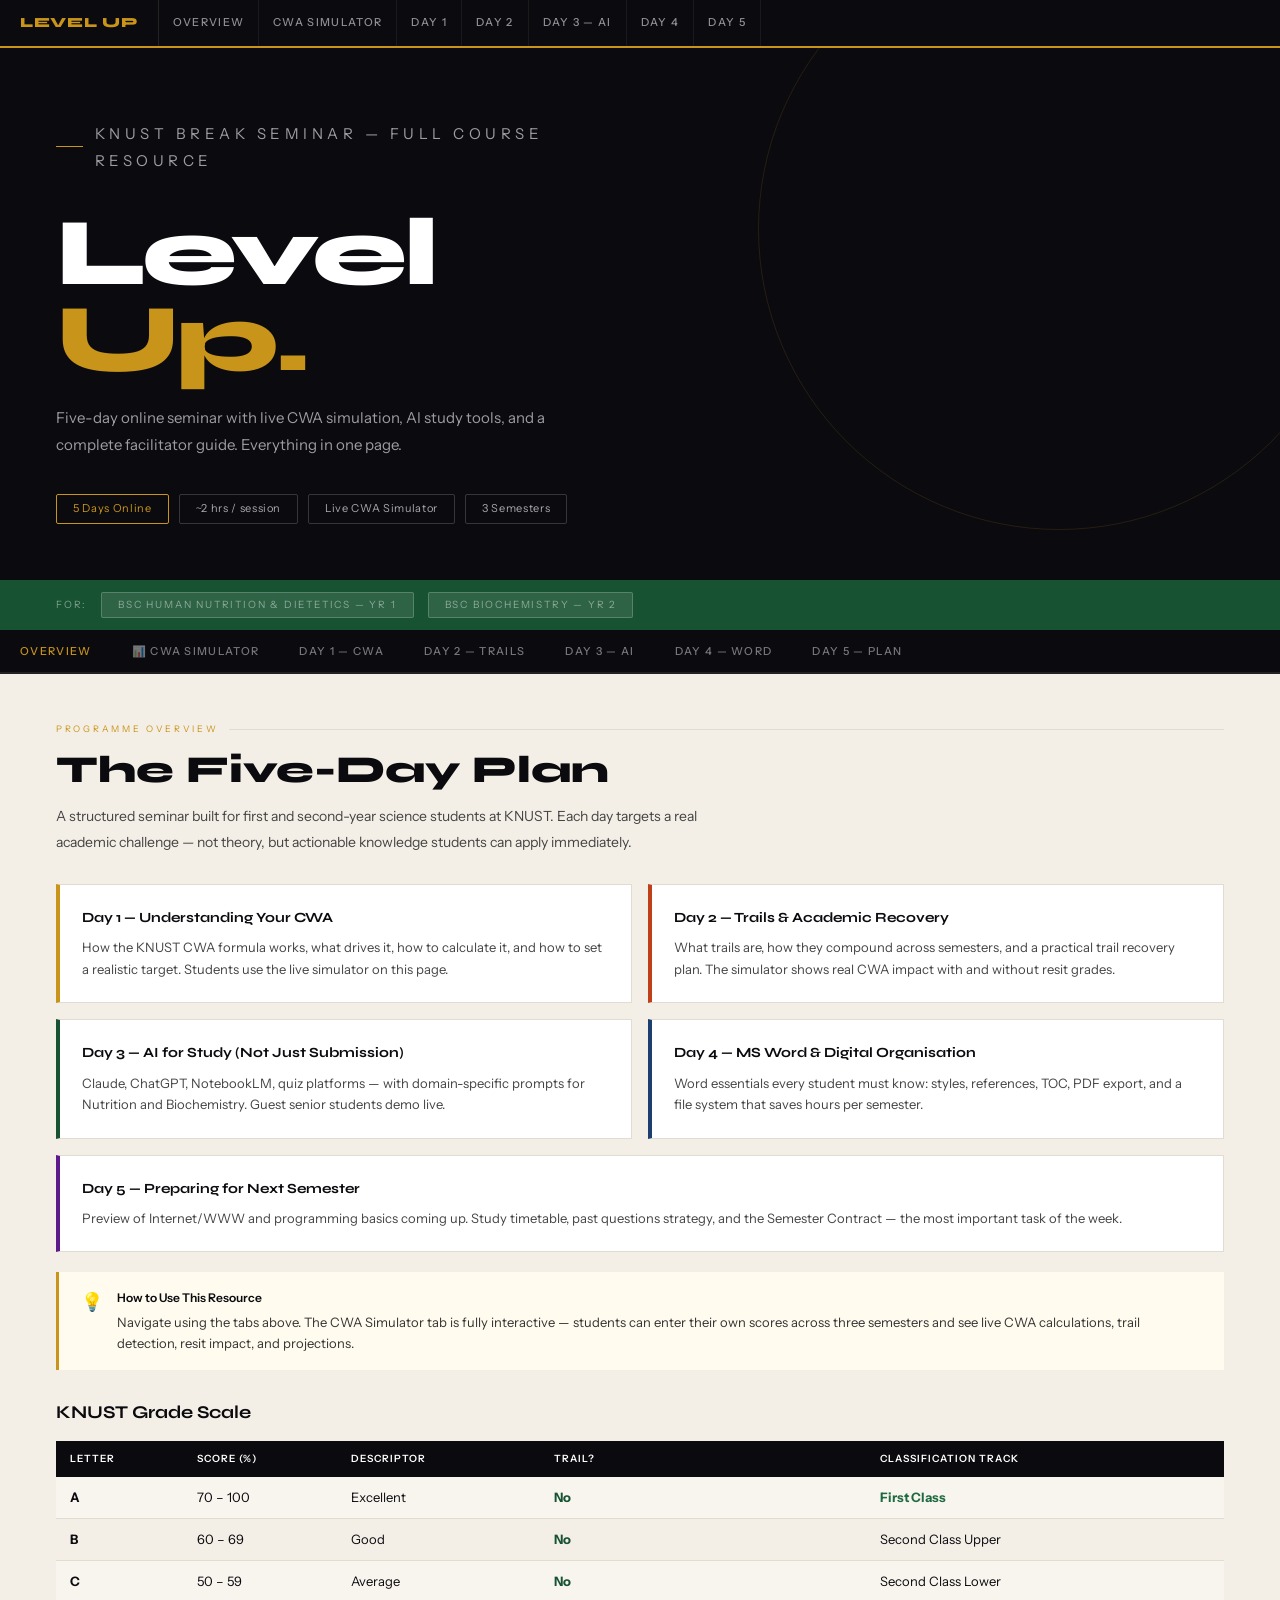
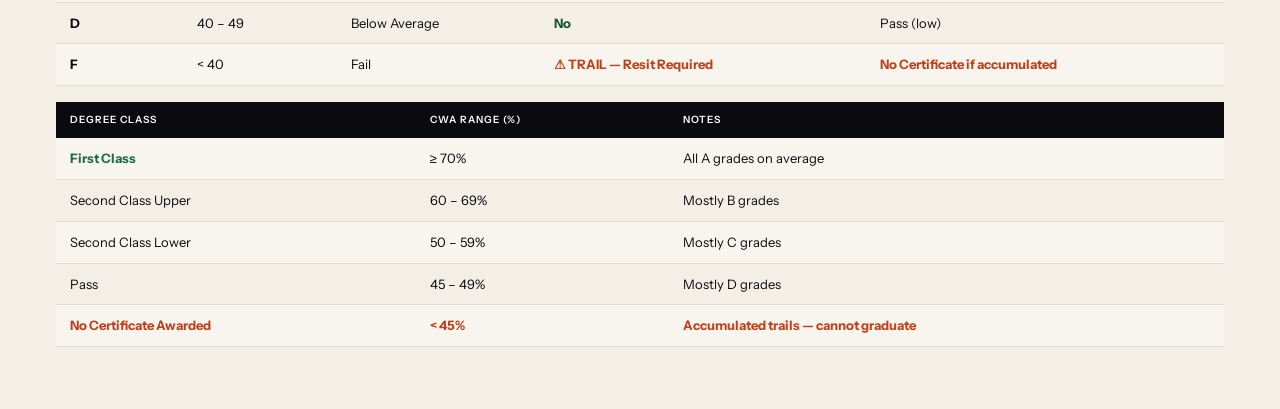
==== index.html @ 043521ce "Initial commit" ====
<!DOCTYPE html>
<html lang="en">
<head>
<meta charset="UTF-8">
<meta name="viewport" content="width=device-width, initial-scale=1.0">
<title>Level Up — KNUST CWA Simulator &amp; Seminar Resource</title>
<link href="https://fonts.googleapis.com/css2?family=Syne:wght@400;600;700;800&family=Instrument+Sans:ital,wght@0,400;0,500;0,600;1,400&family=JetBrains+Mono:wght@400;500&display=swap" rel="stylesheet">
<link rel="stylesheet" href="css/main.css">
</head>
<body>

<!-- NAV -->
<nav>
  <div class="nav-brand">LEVEL UP</div>
  <a href="#" onclick="showTab('overview',this)">Overview</a>
  <a href="#" onclick="showTab('simulator',this)">CWA Simulator</a>
  <a href="#" onclick="showTab('day1',this)">Day 1</a>
  <a href="#" onclick="showTab('day2',this)">Day 2</a>
  <a href="#" onclick="showTab('day3',this)">Day 3 — AI</a>
  <a href="#" onclick="showTab('day4',this)">Day 4</a>
  <a href="#" onclick="showTab('day5',this)">Day 5</a>
</nav>

<!-- HERO -->
<div class="hero">
  <p class="hero-tag">KNUST Break Seminar — Full Course Resource</p>
  <h1>Level<br><em>Up.</em></h1>
  <p>Five-day online seminar with live CWA simulation, AI study tools, and a complete facilitator guide. Everything in one page.</p>
  <div class="hero-chips">
    <span class="chip g">5 Days Online</span>
    <span class="chip">~2 hrs / session</span>
    <span class="chip">Live CWA Simulator</span>
    <span class="chip">3 Semesters</span>
  </div>
</div>
<div class="aud">
  <span>For:</span>
  <span class="aud-p">BSc Human Nutrition &amp; Dietetics — Yr 1</span>
  <span class="aud-p">BSc Biochemistry — Yr 2</span>
</div>

<!-- TAB NAV -->
<div class="tab-nav">
  <button class="tab-btn active" onclick="showTab('overview',this)">Overview</button>
  <button class="tab-btn" onclick="showTab('simulator',this)">📊 CWA Simulator</button>
  <button class="tab-btn" onclick="showTab('day1',this)">Day 1 — CWA</button>
  <button class="tab-btn" onclick="showTab('day2',this)">Day 2 — Trails</button>
  <button class="tab-btn" onclick="showTab('day3',this)">Day 3 — AI</button>
  <button class="tab-btn" onclick="showTab('day4',this)">Day 4 — Word</button>
  <button class="tab-btn" onclick="showTab('day5',this)">Day 5 — Plan</button>
</div>

<!-- TAB CONTENT — injected by loader -->
<div id="tab-root"></div>

<!-- JS — load order matters: data → tabs → simulator → scenario → target -->
<script src="js/data.js"></script>
<script src="js/tabs.js"></script>
<script src="js/simulator.js"></script>
<script src="js/scenario.js"></script>
<script src="js/target.js"></script>

<script>
// Fetch and inject all tab partials, then initialise the simulator
(async function loadPartials() {
  const partials = [
    'tab-overview',
    'tab-simulator',
    'tab-day1',
    'tab-day2',
    'tab-day3',
    'tab-day4',
    'tab-day5',
  ];
  const root = document.getElementById('tab-root');
  for (const name of partials) {
    const res  = await fetch(`partials/${name}.html`);
    const html = await res.text();
    root.insertAdjacentHTML('beforeend', html);
  }
  // Initialise simulator after DOM is ready
  rebuildAll();
  switchYear(1, document.querySelector('.year-tab'));
  calcScenario();
})();
</script>

</body>
</html>
---- css/main.css ----
:root{
  --ink:#0a0a0f;--paper:#f4efe6;--gold:#c8941a;--gold-l:#f0d070;--gold-d:#8a6010;
  --rust:#bf3f18;--forest:#175232;--forest-l:#1e6a40;--slate:#1e2d3d;
  --mist:#e2dcd0;--white:#ffffff;--alt:#f8f4ee;
  --lr:#fff0ee;--ly:#fffbee;--lg:#edfaf3;--lb:#eef5ff;
  --dr:#c00000;--dg:#175232;
  --d1:#c8941a;--d2:#bf3f18;--d3:#175232;--d4:#1a3f70;--d5:#5c1a8c;
}
*{margin:0;padding:0;box-sizing:border-box}
html{scroll-behavior:smooth;font-size:15px}
body{background:var(--paper);color:var(--ink);font-family:'Instrument Sans',sans-serif;line-height:1.6;overflow-x:hidden}

/* ─── NAV ─────────────────────────────────────────────────────────────────── */
nav{position:sticky;top:0;z-index:200;background:var(--ink);display:flex;align-items:stretch;overflow-x:auto;border-bottom:2px solid var(--gold)}
.nav-brand{font-family:'Syne',sans-serif;font-weight:800;font-size:14px;color:var(--gold);padding:0 20px;display:flex;align-items:center;border-right:1px solid #222;flex-shrink:0;letter-spacing:.05em}
nav a{color:rgba(255,255,255,.55);font-size:11px;letter-spacing:.12em;text-transform:uppercase;text-decoration:none;padding:14px 14px;border-right:1px solid #1a1a1a;white-space:nowrap;transition:all .15s;font-weight:500}
nav a:hover,nav a.active{color:var(--gold);background:rgba(200,148,26,.08)}

/* ─── HERO ────────────────────────────────────────────────────────────────── */
.hero{background:var(--ink);padding:72px 56px 56px;position:relative;overflow:hidden}
.hero::before{content:'';position:absolute;top:-120px;right:-80px;width:600px;height:600px;border-radius:50%;border:1px solid rgba(200,148,26,.15)}
.hero::after{content:'';position:absolute;bottom:-60px;left:25%;width:400px;height:2px;background:linear-gradient(90deg,transparent,var(--gold),transparent);opacity:.3}
.hero-tag{font-size:10px;letter-spacing:.3em;text-transform:uppercase;color:var(--gold);margin-bottom:18px;display:flex;align-items:center;gap:12px}
.hero-tag::before{content:'';width:32px;height:1px;background:var(--gold)}
.hero h1{font-family:'Syne',sans-serif;font-weight:800;font-size:clamp(52px,8vw,96px);line-height:.9;letter-spacing:-.03em;color:var(--white);margin-bottom:22px}
.hero h1 em{color:var(--gold);font-style:normal}
.hero p{font-size:15px;color:rgba(255,255,255,.6);max-width:520px;line-height:1.8;margin-bottom:36px}
.hero-chips{display:flex;gap:10px;flex-wrap:wrap}
.chip{border:1px solid rgba(255,255,255,.18);padding:5px 16px;border-radius:2px;font-size:11px;color:rgba(255,255,255,.65);letter-spacing:.06em}
.chip.g{border-color:var(--gold);color:var(--gold)}

/* ─── AUDIENCE BANNER ─────────────────────────────────────────────────────── */
.aud{background:var(--forest);padding:12px 56px;display:flex;align-items:center;gap:14px;flex-wrap:wrap}
.aud span{font-size:10px;letter-spacing:.18em;text-transform:uppercase;color:rgba(255,255,255,.45)}
.aud-p{background:rgba(255,255,255,.1);border:1px solid rgba(255,255,255,.2);color:var(--white);padding:4px 16px;border-radius:2px;font-size:12px}

/* ─── TABS ────────────────────────────────────────────────────────────────── */
.tab-nav{background:var(--ink);display:flex;border-bottom:2px solid #222;overflow-x:auto}
.tab-btn{background:none;border:none;color:rgba(255,255,255,.45);font-size:11px;letter-spacing:.12em;text-transform:uppercase;padding:14px 20px;cursor:pointer;white-space:nowrap;border-bottom:2px solid transparent;margin-bottom:-2px;font-family:'Instrument Sans',sans-serif;font-weight:500;transition:all .15s}
.tab-btn:hover{color:rgba(255,255,255,.8)}
.tab-btn.active{color:var(--gold);border-bottom-color:var(--gold)}
.tab-pane{display:none;padding:48px 56px}
.tab-pane.active{display:block}

/* ─── SHARED COMPONENTS ───────────────────────────────────────────────────── */
.sec-tag{font-size:9px;letter-spacing:.3em;text-transform:uppercase;color:var(--gold);margin-bottom:14px;display:flex;align-items:center;gap:10px}
.sec-tag::after{content:'';flex:1;height:1px;background:var(--mist)}
h2.page-title{font-family:'Syne',sans-serif;font-weight:800;font-size:clamp(24px,3.5vw,38px);line-height:1.05;margin-bottom:14px}
.intro-p{font-size:14px;color:#444;line-height:1.85;max-width:680px;margin-bottom:28px}
.grid2{display:grid;grid-template-columns:1fr 1fr;gap:16px}
.grid3{display:grid;grid-template-columns:repeat(3,1fr);gap:14px}
.card{background:var(--white);border:1px solid var(--mist);padding:22px}
.card h4{font-family:'Syne',sans-serif;font-weight:700;font-size:14px;margin-bottom:8px}
.card p,.card li{font-size:13px;color:#444;line-height:1.65}
.card ul{list-style:none;display:flex;flex-direction:column;gap:5px;margin-top:8px}
.card ul li::before{content:'→';color:var(--gold);margin-right:8px}
.callout{padding:16px 22px;margin:16px 0;display:flex;gap:14px;align-items:flex-start}
.callout.warn{background:var(--lr);border-left:3px solid var(--rust)}
.callout.info{background:var(--ly);border-left:3px solid var(--gold)}
.callout.ok{background:var(--lg);border-left:3px solid var(--forest)}
.callout p{font-size:13px;color:#333;line-height:1.65}
.callout h4{font-size:12px;font-weight:600;margin-bottom:4px}
.task-box{background:var(--ly);border-left:4px solid var(--gold);padding:20px 24px;margin:22px 0}
.task-box .tl{font-size:9px;letter-spacing:.22em;text-transform:uppercase;color:var(--gold);font-weight:600;margin-bottom:8px}
.task-box h4{font-family:'Syne',sans-serif;font-size:15px;font-weight:700;margin-bottom:8px}
.task-box ul{list-style:none;margin-top:8px;display:flex;flex-direction:column;gap:6px}
.task-box ul li::before{content:'☐';color:var(--gold);margin-right:8px}
.task-box p,.task-box li{font-size:13px;color:#333;line-height:1.7}

/* ─── GRADE TABLE ─────────────────────────────────────────────────────────── */
.gtable{width:100%;border-collapse:collapse;font-size:13px;margin:14px 0}
.gtable th{background:var(--ink);color:var(--white);padding:10px 14px;text-align:left;font-weight:600;font-size:10px;letter-spacing:.1em;text-transform:uppercase}
.gtable td{padding:10px 14px;border-bottom:1px solid var(--mist)}
.gtable tr:nth-child(even) td{background:var(--alt)}
.gtable .trail{color:var(--rust);font-weight:700}
.gtable .good{color:var(--forest);font-weight:700}
.gtable .fc{color:var(--forest-l);font-weight:700}

/* ─── SIMULATOR ───────────────────────────────────────────────────────────── */
.sim-wrap{background:var(--ink);border-radius:2px;overflow:hidden;margin-bottom:28px}
.sim-header{background:#111;padding:18px 24px;display:flex;align-items:center;justify-content:space-between;border-bottom:1px solid #222}
.sim-title{font-family:'Syne',sans-serif;font-weight:700;font-size:16px;color:var(--white)}
.sim-subtitle{font-size:11px;color:rgba(255,255,255,.4);margin-top:2px}
.sem-tabs{display:flex;gap:0}
.sem-tab{background:none;border:1px solid #333;border-right:none;color:rgba(255,255,255,.4);font-size:11px;letter-spacing:.1em;text-transform:uppercase;padding:8px 18px;cursor:pointer;font-family:'Instrument Sans',sans-serif;font-weight:500;transition:all .15s;white-space:nowrap}
.sem-tab:last-child{border-right:1px solid #333}
.sem-tab.active{color:var(--gold);background:rgba(200,148,26,.1);border-color:var(--gold)}
.sem-tab.resit-tab{border-color:#3a1800;color:#ff9966}
.sem-tab.resit-tab.active{color:#ff9966;background:rgba(191,63,24,.15);border-color:#bf3f18}
.year-tabs{display:flex;gap:0}
.year-tab{background:none;border:1px solid #444;border-right:none;color:rgba(255,255,255,.5);font-size:11px;letter-spacing:.1em;text-transform:uppercase;padding:7px 16px;cursor:pointer;font-family:'Instrument Sans',sans-serif;font-weight:500;transition:all .15s;white-space:nowrap}
.year-tab:last-child{border-right:1px solid #444}
.year-tab.active{color:var(--gold-l);background:rgba(200,148,26,.12);border-color:var(--gold)}
.sim-body{padding:24px}
.sim-courses{width:100%;border-collapse:collapse;font-size:12px;margin-bottom:16px}
.sim-courses th{background:#1a1a1a;color:rgba(255,255,255,.6);padding:8px 10px;font-size:10px;letter-spacing:.1em;text-transform:uppercase;font-weight:500;text-align:left}
.sim-courses td{border-bottom:1px solid #1a1a1a;padding:0}
.sim-courses tr:nth-child(even) td{background:#111}
.sim-courses input,.sim-courses select{background:transparent;border:none;color:var(--white);font-family:'Instrument Sans',sans-serif;font-size:12px;width:100%;padding:9px 10px;outline:none}
.sim-courses input:focus,.sim-courses select:focus{background:rgba(200,148,26,.1)}
.sim-courses select{cursor:pointer}
.sim-courses .grade-cell{padding:9px 10px;color:var(--gold);font-family:'JetBrains Mono',monospace;font-size:12px;font-weight:500}
.sim-courses .wp-cell{padding:9px 10px;color:rgba(255,255,255,.7);font-family:'JetBrains Mono',monospace;font-size:12px}
.sim-courses .status-cell{padding:9px 10px;font-size:11px;font-weight:600}
.trail-row td{background:#1a0800!important}
.status-trail{color:#ff6b6b}
.status-clear{color:#6bff9e}

/* CWA dashboard */
.cwa-dash{display:grid;grid-template-columns:repeat(3,1fr);gap:14px;margin:16px 0}
.cwa-card{background:#111;border:1px solid #222;padding:18px;text-align:center}
.cwa-card .cwa-label{font-size:9px;letter-spacing:.2em;text-transform:uppercase;color:rgba(255,255,255,.35);margin-bottom:6px}
.cwa-card .cwa-val{font-family:'JetBrains Mono',monospace;font-size:28px;font-weight:500;color:var(--gold);line-height:1}
.cwa-card .cwa-class{font-size:11px;color:rgba(255,255,255,.5);margin-top:6px}
.cwa-card.highlight{border-color:var(--gold);background:#0f0e00}
.cwa-card.highlight .cwa-val{font-size:38px;color:var(--gold-l)}
.cwa-card.trail-card{border-color:var(--rust)}
.cwa-card.trail-card .cwa-val{color:#ff6b6b}

/* Cumulative timeline */
.cum-timeline{display:flex;align-items:flex-end;gap:4px;height:80px;margin:16px 0;padding:0 4px}
.cum-bar{flex:1;background:rgba(200,148,26,.3);border-radius:2px 2px 0 0;transition:height .4s,background .4s;position:relative;min-height:4px}
.cum-bar.active{background:var(--gold)}
.cum-bar-label{position:absolute;bottom:-20px;left:50%;transform:translateX(-50%);font-size:9px;color:rgba(255,255,255,.4);white-space:nowrap}
.cum-bar-val{position:absolute;top:-18px;left:50%;transform:translateX(-50%);font-size:10px;color:var(--gold);white-space:nowrap;font-family:'JetBrains Mono',monospace}

.add-course-btn{background:none;border:1px dashed #333;color:rgba(255,255,255,.35);font-size:11px;letter-spacing:.12em;text-transform:uppercase;padding:8px;width:100%;cursor:pointer;font-family:'Instrument Sans',sans-serif;transition:all .15s;margin-top:2px}
.add-course-btn:hover{border-color:var(--gold);color:var(--gold)}
.del-btn{background:none;border:none;color:rgba(255,0,0,.3);cursor:pointer;font-size:14px;padding:8px 10px;transition:color .15s}
.del-btn:hover{color:#ff6b6b}

/* Trail scenario */
.trail-scenario{background:#1a0800;border:1px solid #3a1800;padding:20px 24px;margin:16px 0;border-radius:2px}
.trail-scenario h4{font-family:'Syne',sans-serif;font-weight:700;font-size:14px;color:#ff9966;margin-bottom:12px}
.trail-bars{display:flex;flex-direction:column;gap:8px}
.trail-bar-row{display:flex;align-items:center;gap:12px}
.trail-bar-label{font-size:11px;color:rgba(255,255,255,.55);width:180px;flex-shrink:0}
.trail-bar-track{flex:1;height:12px;background:#111;border-radius:2px;overflow:hidden}
.trail-bar-fill{height:100%;border-radius:2px;transition:width .5s}
.trail-bar-val{font-family:'JetBrains Mono',monospace;font-size:11px;color:var(--gold);width:50px;text-align:right}

/* ─── AI TOOLS SECTION ────────────────────────────────────────────────────── */
.tools-grid{display:grid;grid-template-columns:repeat(auto-fill,minmax(200px,1fr));gap:14px;margin:16px 0}
.tool-card{background:var(--ink);border:1px solid #222;padding:22px;position:relative;overflow:hidden;transition:border-color .2s,transform .15s}
.tool-card:hover{border-color:var(--gold);transform:translateY(-2px)}
.tool-card::before{content:'';position:absolute;top:0;left:0;right:0;height:3px}
.tool-card.tc1::before{background:#4285F4}
.tool-card.tc2::before{background:#10A37F}
.tool-card.tc3::before{background:#1A73E8}
.tool-card.tc4::before{background:#6C5CE7}
.tool-card.tc5::before{background:#00B4D8}
.tool-card h4{font-family:'Syne',sans-serif;font-weight:700;font-size:14px;color:var(--gold-l);margin:8px 0 6px}
.tool-card p{font-size:12px;color:rgba(255,255,255,.55);line-height:1.65;margin-bottom:12px}
.tool-icon{font-size:22px;margin-bottom:4px}
.cta-btn{display:inline-flex;align-items:center;gap:6px;background:rgba(255,255,255,.06);border:1px solid rgba(255,255,255,.15);color:var(--white);font-size:11px;letter-spacing:.08em;text-transform:uppercase;padding:7px 14px;text-decoration:none;cursor:pointer;transition:all .15s;font-family:'Instrument Sans',sans-serif;font-weight:500}
.cta-btn:hover{background:rgba(200,148,26,.15);border-color:var(--gold);color:var(--gold)}
.cta-btn.primary{background:var(--gold);color:var(--ink);border-color:var(--gold);font-weight:600}
.cta-btn.primary:hover{background:var(--gold-l)}
.cta-btn svg{width:12px;height:12px;flex-shrink:0}

/* quiz platforms */
.quiz-grid{display:grid;grid-template-columns:repeat(auto-fill,minmax(220px,1fr));gap:14px;margin:16px 0}
.qcard{background:var(--white);border:1px solid var(--mist);padding:20px;position:relative;transition:box-shadow .2s,transform .15s}
.qcard:hover{box-shadow:0 6px 24px rgba(0,0,0,.08);transform:translateY(-2px)}
.qcard::before{content:'';position:absolute;top:0;left:0;right:0;height:4px;border-radius:0}
.qc1::before{background:#4285F4}.qc2::before{background:#FF5733}
.qc3::before{background:#7B2FBE}.qc4::before{background:#00A37A}
.qc5::before{background:#F5A623}.qc6::before{background:#1A73E8}
.qcard h4{font-family:'Syne',sans-serif;font-weight:700;font-size:14px;margin:8px 0 6px}
.qcard .qurl{font-size:11px;color:var(--slate);margin-bottom:8px;display:block;opacity:.7}
.qcard p{font-size:12px;color:#555;line-height:1.6;margin-bottom:12px}
.qcard .how{margin-top:10px;padding-top:10px;border-top:1px solid var(--mist);font-size:11.5px;color:#666;font-style:italic;line-height:1.6}

/* prompts */
.prompt{background:var(--ink);padding:16px 20px;margin:10px 0;border-left:3px solid var(--gold);font-family:'JetBrains Mono',monospace;font-size:12px;color:rgba(255,255,255,.8);line-height:1.7}
.prompt .pl{font-family:'Instrument Sans',sans-serif;font-size:9px;letter-spacing:.2em;text-transform:uppercase;color:var(--gold);margin-bottom:8px;display:block}

/* day headers */
.day-hdr{background:var(--ink);padding:36px 56px;border-left:6px solid var(--gold)}
.day-num{font-family:'Syne',sans-serif;font-weight:800;font-size:56px;color:var(--gold);line-height:1;margin-bottom:6px}
.day-name{font-family:'Syne',sans-serif;font-weight:700;font-size:20px;color:var(--white);margin-bottom:8px}
.day-desc{font-size:13px;color:rgba(255,255,255,.6);max-width:600px;line-height:1.75}
.day-meta{display:flex;gap:14px;margin-top:14px;flex-wrap:wrap}
.dmeta{font-size:10px;border:1px solid rgba(255,255,255,.15);padding:4px 12px;color:rgba(255,255,255,.5);border-radius:2px}

/* timeline */
.timeline{display:flex;flex-direction:column}
.tl-row{display:grid;grid-template-columns:88px 1fr;border-bottom:1px solid var(--mist)}
.tl-time{background:var(--ink);color:var(--gold);font-family:'JetBrains Mono',monospace;font-size:12px;padding:16px;display:flex;align-items:center;justify-content:center;text-align:center;flex-shrink:0}
.tl-body{padding:16px 20px;background:var(--white)}
.tl-body strong{display:block;font-size:13px;font-weight:600;margin-bottom:4px}
.tl-body p{font-size:12px;color:#555;line-height:1.6}

/* word skills */
.skill-rows{display:flex;flex-direction:column;gap:8px;margin:14px 0}
.skill-row{display:grid;grid-template-columns:180px 1fr auto;gap:14px;align-items:center;background:var(--white);border:1px solid var(--mist);padding:14px 18px}
.skill-row .sn{font-weight:600;font-size:13px}
.skill-row .sd{font-size:12px;color:#555}
.skill-row .sk{font-size:11px;background:var(--ink);color:var(--gold);padding:3px 10px;border-radius:2px;font-family:'JetBrains Mono',monospace;white-space:nowrap}

/* guest box */
.guest{background:var(--forest);padding:24px 28px;margin:14px 0;display:grid;grid-template-columns:48px 1fr;gap:20px}
.guest-ico{width:48px;height:48px;background:rgba(255,255,255,.1);border-radius:50%;display:flex;align-items:center;justify-content:center;font-size:22px}
.guest h4{font-family:'Syne',sans-serif;font-weight:700;font-size:15px;color:var(--white);margin-bottom:6px}
.guest p{font-size:13px;color:rgba(255,255,255,.7);line-height:1.7;margin-bottom:8px}
.guest ul{list-style:none;display:flex;flex-direction:column;gap:5px}
.guest ul li{font-size:12px;color:rgba(255,255,255,.6);display:flex;gap:8px}
.guest ul li::before{content:'◆';font-size:7px;color:var(--gold-l);flex-shrink:0;margin-top:4px}

/* semester contract */
.contract{background:var(--ink);padding:32px 36px;margin:24px 0;border:1px solid var(--gold)}
.contract h3{font-family:'Syne',sans-serif;font-weight:800;font-size:20px;color:var(--gold);margin-bottom:20px;letter-spacing:.02em}
.contract-field{margin-bottom:16px}
.contract-field label{display:block;font-size:10px;letter-spacing:.2em;text-transform:uppercase;color:rgba(255,255,255,.4);margin-bottom:6px}
.contract-field input{background:rgba(255,255,255,.05);border:1px solid #333;color:var(--white);font-family:'Instrument Sans',sans-serif;font-size:13px;padding:10px 14px;width:100%;outline:none;transition:border-color .15s}
.contract-field input:focus{border-color:var(--gold)}
.contract-sig{display:grid;grid-template-columns:1fr 1fr;gap:14px;margin-top:20px}

/* formula box */
.formula{background:var(--ink);padding:22px 28px;margin:16px 0;border-left:4px solid var(--gold)}
.formula .fl{font-size:9px;letter-spacing:.25em;text-transform:uppercase;color:var(--gold);margin-bottom:10px}
.formula .fm{font-family:'JetBrains Mono',monospace;font-size:17px;color:var(--gold-l);font-weight:500;margin-bottom:10px}
.formula p{font-size:12.5px;color:rgba(255,255,255,.6);line-height:1.7}

/* domain section */
.domain-split{display:grid;grid-template-columns:1fr 1fr;gap:14px;margin:16px 0}
.domain-panel{background:var(--ink);border:1px solid #222;padding:24px}
.domain-panel h3{font-family:'Syne',sans-serif;font-weight:700;font-size:16px;color:var(--gold-l);margin-bottom:4px}
.domain-panel .dp-sub{font-size:10px;letter-spacing:.12em;text-transform:uppercase;color:rgba(255,255,255,.3);margin-bottom:16px}

/* section dividers */
.day-div{height:4px;background:linear-gradient(90deg,var(--gold),transparent 70%)}

/* responsive */
@media(max-width:860px){
  .tab-pane{padding:28px 20px}
  .hero{padding:48px 20px 40px}
  .aud{padding:12px 20px}
  .day-hdr{padding:28px 20px}
  .grid2,.grid3,.domain-split,.cwa-dash,.skill-row{grid-template-columns:1fr}
  .contract-sig{grid-template-columns:1fr}
  .sim-header{flex-direction:column;align-items:flex-start;gap:12px}
  .sem-tabs{flex-wrap:wrap}
}

/* animations */
@keyframes fadeUp{from{opacity:0;transform:translateY(16px)}to{opacity:1;transform:translateY(0)}}
.hero>*{animation:fadeUp .5s ease both}
.hero .hero-tag{animation-delay:.1s}
.hero h1{animation-delay:.2s}
.hero p{animation-delay:.3s}
.hero-chips{animation-delay:.4s}
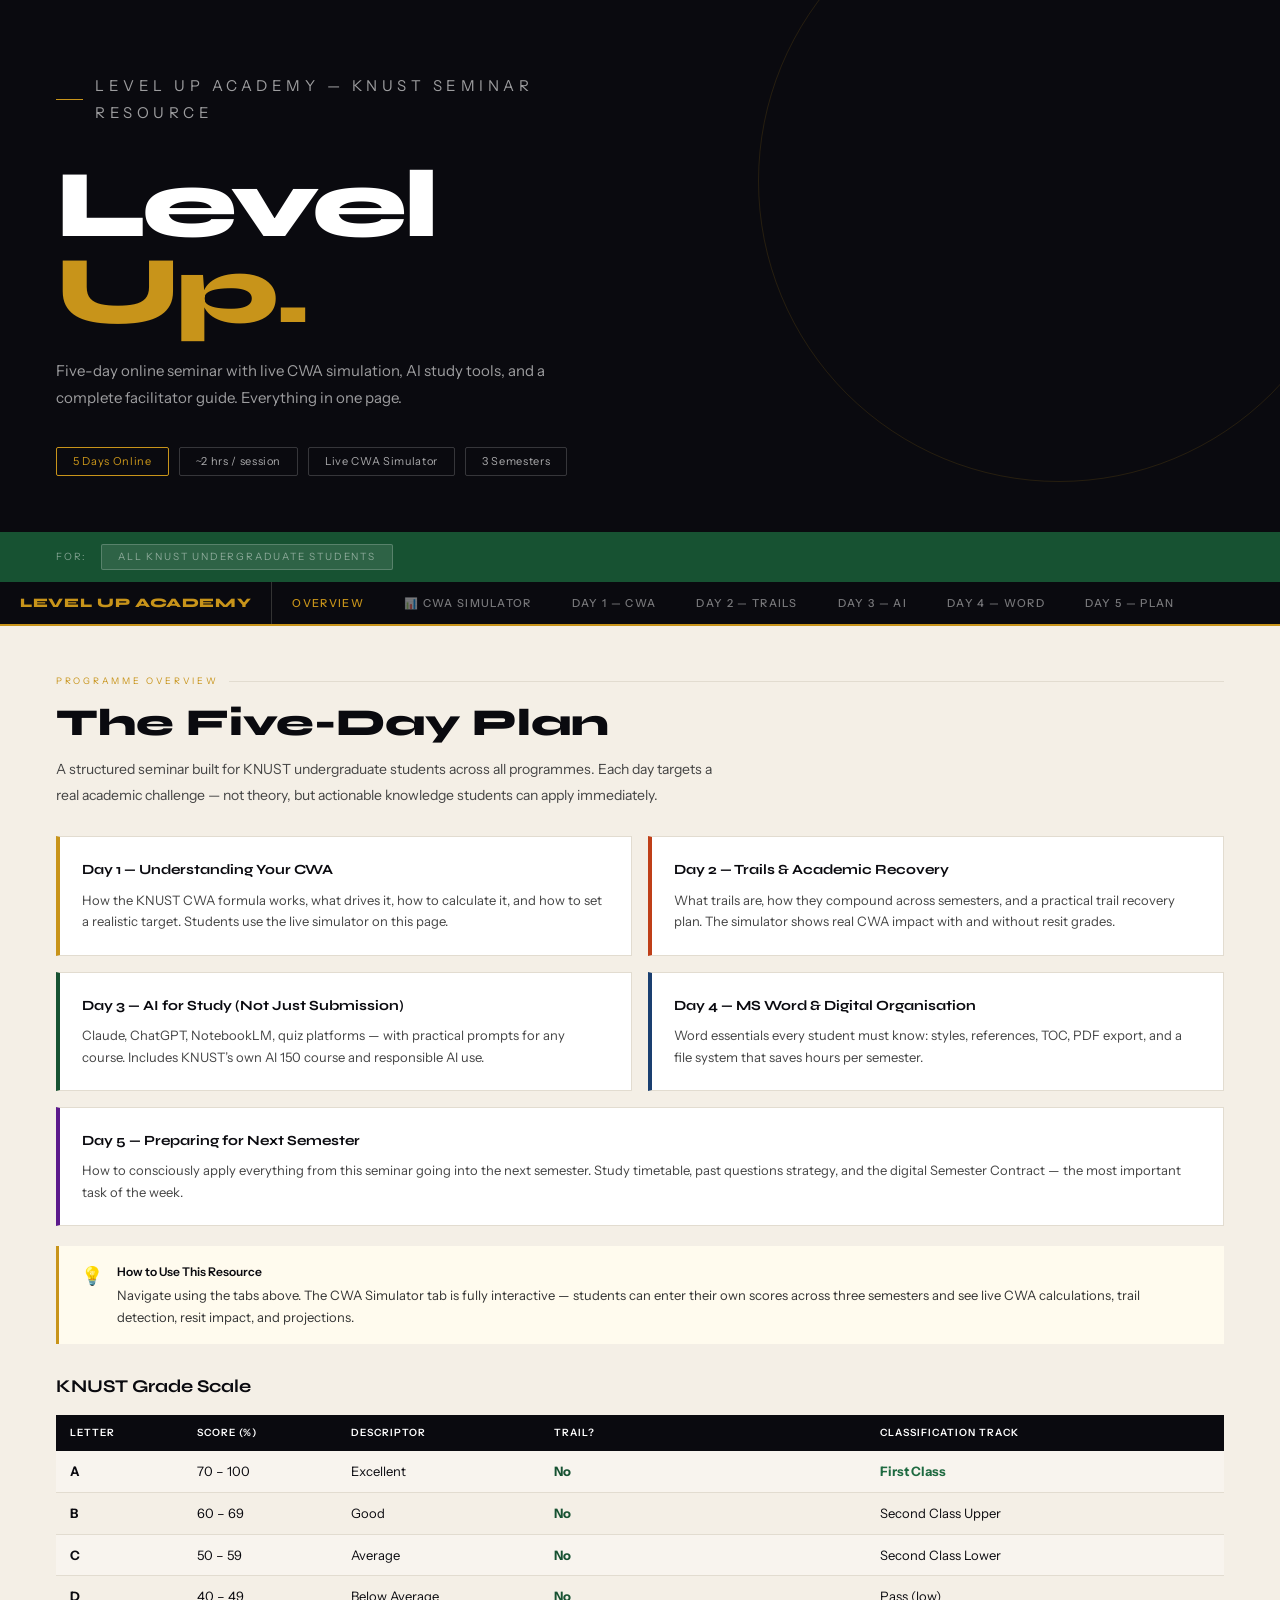
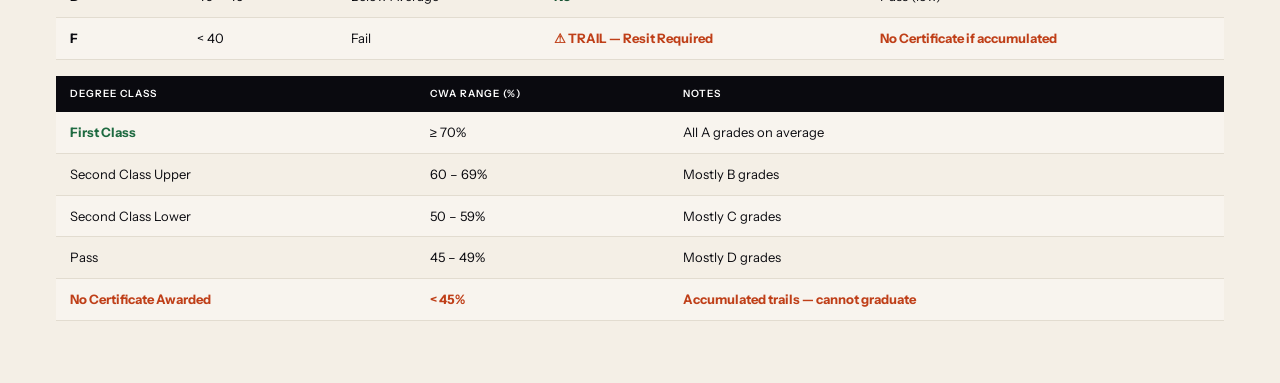
==== commit 790e4a24: "extra generalization touches made" ====
--- a/index.html
+++ b/index.html
@@ -3,27 +3,15 @@
 <head>
 <meta charset="UTF-8">
 <meta name="viewport" content="width=device-width, initial-scale=1.0">
-<title>Level Up — KNUST CWA Simulator &amp; Seminar Resource</title>
+<title>Level Up Academy — KNUST Seminar Resource</title>
 <link href="https://fonts.googleapis.com/css2?family=Syne:wght@400;600;700;800&family=Instrument+Sans:ital,wght@0,400;0,500;0,600;1,400&family=JetBrains+Mono:wght@400;500&display=swap" rel="stylesheet">
 <link rel="stylesheet" href="css/main.css">
 </head>
 <body>
 
-<!-- NAV -->
-<nav>
-  <div class="nav-brand">LEVEL UP</div>
-  <a href="#" onclick="showTab('overview',this)">Overview</a>
-  <a href="#" onclick="showTab('simulator',this)">CWA Simulator</a>
-  <a href="#" onclick="showTab('day1',this)">Day 1</a>
-  <a href="#" onclick="showTab('day2',this)">Day 2</a>
-  <a href="#" onclick="showTab('day3',this)">Day 3 — AI</a>
-  <a href="#" onclick="showTab('day4',this)">Day 4</a>
-  <a href="#" onclick="showTab('day5',this)">Day 5</a>
-</nav>
-
 <!-- HERO -->
 <div class="hero">
-  <p class="hero-tag">KNUST Break Seminar — Full Course Resource</p>
+  <p class="hero-tag">Level Up Academy — KNUST Seminar Resource</p>
   <h1>Level<br><em>Up.</em></h1>
   <p>Five-day online seminar with live CWA simulation, AI study tools, and a complete facilitator guide. Everything in one page.</p>
   <div class="hero-chips">
@@ -35,12 +23,12 @@
 </div>
 <div class="aud">
   <span>For:</span>
-  <span class="aud-p">BSc Human Nutrition &amp; Dietetics — Yr 1</span>
-  <span class="aud-p">BSc Biochemistry — Yr 2</span>
+  <span class="aud-p">All KNUST Undergraduate Students</span>
 </div>
 
 <!-- TAB NAV -->
 <div class="tab-nav">
+  <div class="nav-brand">LEVEL UP ACADEMY</div>
   <button class="tab-btn active" onclick="showTab('overview',this)">Overview</button>
   <button class="tab-btn" onclick="showTab('simulator',this)">📊 CWA Simulator</button>
   <button class="tab-btn" onclick="showTab('day1',this)">Day 1 — CWA</button>
@@ -53,15 +41,9 @@
 <!-- TAB CONTENT — injected by loader -->
 <div id="tab-root"></div>
 
-<!-- JS — load order matters: data → tabs → simulator → scenario → target -->
-<script src="js/data.js"></script>
 <script src="js/tabs.js"></script>
-<script src="js/simulator.js"></script>
-<script src="js/scenario.js"></script>
-<script src="js/target.js"></script>
 
 <script>
-// Fetch and inject all tab partials, then initialise the simulator
 (async function loadPartials() {
   const partials = [
     'tab-overview',
@@ -78,10 +60,6 @@
     const html = await res.text();
     root.insertAdjacentHTML('beforeend', html);
   }
-  // Initialise simulator after DOM is ready
-  rebuildAll();
-  switchYear(1, document.querySelector('.year-tab'));
-  calcScenario();
 })();
 </script>
 
--- a/css/main.css
+++ b/css/main.css
@@ -35,7 +35,8 @@
 .aud-p{background:rgba(255,255,255,.1);border:1px solid rgba(255,255,255,.2);color:var(--white);padding:4px 16px;border-radius:2px;font-size:12px}
 
 /* ─── TABS ────────────────────────────────────────────────────────────────── */
-.tab-nav{background:var(--ink);display:flex;border-bottom:2px solid #222;overflow-x:auto}
+.tab-nav{background:var(--ink);display:flex;align-items:stretch;border-bottom:2px solid var(--gold);overflow-x:auto;position:sticky;top:0;z-index:200}
+.tab-nav .nav-brand{font-family:'Syne',sans-serif;font-weight:800;font-size:13px;color:var(--gold);padding:0 20px;display:flex;align-items:center;border-right:1px solid #333;flex-shrink:0;letter-spacing:.05em;white-space:nowrap}
 .tab-btn{background:none;border:none;color:rgba(255,255,255,.45);font-size:11px;letter-spacing:.12em;text-transform:uppercase;padding:14px 20px;cursor:pointer;white-space:nowrap;border-bottom:2px solid transparent;margin-bottom:-2px;font-family:'Instrument Sans',sans-serif;font-weight:500;transition:all .15s}
 .tab-btn:hover{color:rgba(255,255,255,.8)}
 .tab-btn.active{color:var(--gold);border-bottom-color:var(--gold)}
@@ -77,32 +78,94 @@
 .gtable .fc{color:var(--forest-l);font-weight:700}
 
 /* ─── SIMULATOR ───────────────────────────────────────────────────────────── */
-.sim-wrap{background:var(--ink);border-radius:2px;overflow:hidden;margin-bottom:28px}
-.sim-header{background:#111;padding:18px 24px;display:flex;align-items:center;justify-content:space-between;border-bottom:1px solid #222}
+.sim-wrap{background:var(--ink);border-radius:2px;overflow:hidden;margin-bottom:0}
+.sim-header{background:#111;padding:18px 24px;display:flex;align-items:center;justify-content:space-between;border-bottom:1px solid #222;position:sticky;top:48px;z-index:100}
 .sim-title{font-family:'Syne',sans-serif;font-weight:700;font-size:16px;color:var(--white)}
 .sim-subtitle{font-size:11px;color:rgba(255,255,255,.4);margin-top:2px}
-.sem-tabs{display:flex;gap:0}
-.sem-tab{background:none;border:1px solid #333;border-right:none;color:rgba(255,255,255,.4);font-size:11px;letter-spacing:.1em;text-transform:uppercase;padding:8px 18px;cursor:pointer;font-family:'Instrument Sans',sans-serif;font-weight:500;transition:all .15s;white-space:nowrap}
-.sem-tab:last-child{border-right:1px solid #333}
-.sem-tab.active{color:var(--gold);background:rgba(200,148,26,.1);border-color:var(--gold)}
-.sem-tab.resit-tab{border-color:#3a1800;color:#ff9966}
-.sem-tab.resit-tab.active{color:#ff9966;background:rgba(191,63,24,.15);border-color:#bf3f18}
-.year-tabs{display:flex;gap:0}
-.year-tab{background:none;border:1px solid #444;border-right:none;color:rgba(255,255,255,.5);font-size:11px;letter-spacing:.1em;text-transform:uppercase;padding:7px 16px;cursor:pointer;font-family:'Instrument Sans',sans-serif;font-weight:500;transition:all .15s;white-space:nowrap}
-.year-tab:last-child{border-right:1px solid #444}
-.year-tab.active{color:var(--gold-l);background:rgba(200,148,26,.12);border-color:var(--gold)}
-.sim-body{padding:24px}
-.sim-courses{width:100%;border-collapse:collapse;font-size:12px;margin-bottom:16px}
-.sim-courses th{background:#1a1a1a;color:rgba(255,255,255,.6);padding:8px 10px;font-size:10px;letter-spacing:.1em;text-transform:uppercase;font-weight:500;text-align:left}
-.sim-courses td{border-bottom:1px solid #1a1a1a;padding:0}
-.sim-courses tr:nth-child(even) td{background:#111}
-.sim-courses input,.sim-courses select{background:transparent;border:none;color:var(--white);font-family:'Instrument Sans',sans-serif;font-size:12px;width:100%;padding:9px 10px;outline:none}
-.sim-courses input:focus,.sim-courses select:focus{background:rgba(200,148,26,.1)}
-.sim-courses select{cursor:pointer}
-.sim-courses .grade-cell{padding:9px 10px;color:var(--gold);font-family:'JetBrains Mono',monospace;font-size:12px;font-weight:500}
-.sim-courses .wp-cell{padding:9px 10px;color:rgba(255,255,255,.7);font-family:'JetBrains Mono',monospace;font-size:12px}
-.sim-courses .status-cell{padding:9px 10px;font-size:11px;font-weight:600}
-.trail-row td{background:#1a0800!important}
+.sim-body{padding:0}
+
+/* Year/sem nav inside header */
+.sim-nav-bar{display:flex;align-items:center;gap:16px;flex-wrap:wrap}
+.sim-nav-group{display:flex;align-items:center;gap:4px}
+.sim-nav-year-btn{background:none;border:none;color:var(--gold);font-family:'Syne',sans-serif;font-weight:700;font-size:12px;cursor:pointer;padding:4px 6px;letter-spacing:.05em;white-space:nowrap}
+.sim-nav-sems{display:flex;gap:2px}
+.sim-nav-sem-btn{background:rgba(255,255,255,.06);border:1px solid #333;color:rgba(255,255,255,.5);font-size:10px;letter-spacing:.08em;text-transform:uppercase;padding:4px 10px;cursor:pointer;font-family:'Instrument Sans',sans-serif;font-weight:500;transition:all .15s;white-space:nowrap;border-radius:2px}
+.sim-nav-sem-btn:hover{border-color:var(--gold);color:var(--gold)}
+.sim-nav-resit{border-color:#3a1800;color:#ff9966}
+.sim-nav-resit:hover{border-color:#bf3f18;color:#ff9966}
+
+/* Year block */
+.sim-year-block{border-bottom:2px solid #1a1a1a}
+.sim-year-heading{display:flex;align-items:center;gap:16px;padding:20px 24px 12px;background:#0d0d0d}
+.sim-year-num{font-family:'Syne',sans-serif;font-weight:800;font-size:22px;color:var(--gold);letter-spacing:-.01em;white-space:nowrap}
+.sim-year-line{flex:1;height:1px;background:linear-gradient(90deg,rgba(200,148,26,.4),transparent)}
+
+/* Semester section */
+.sim-sem-section{padding:0 24px 20px;border-bottom:1px solid #1a1a1a}
+.sim-resit-section{background:#0f0800}
+.sim-sem-heading{display:flex;align-items:center;gap:12px;padding:14px 0 10px}
+.sim-sem-label{font-family:'Syne',sans-serif;font-weight:700;font-size:14px;color:var(--white);letter-spacing:.02em}
+.resit-heading .sim-sem-label{color:#ff9966}
+.sim-trail-badge{background:rgba(191,63,24,.25);border:1px solid rgba(191,63,24,.5);color:#ff9966;font-size:10px;letter-spacing:.1em;text-transform:uppercase;padding:2px 10px;border-radius:2px}
+.sim-clear-badge{background:rgba(23,82,50,.25);border:1px solid rgba(23,82,50,.5);color:#6bff9e;font-size:10px;letter-spacing:.1em;text-transform:uppercase;padding:2px 10px;border-radius:2px}
+.sim-resit-note{font-size:11px;color:rgba(255,255,255,.35);font-style:italic}
+
+/* Course table */
+.sim-table-wrap{overflow-x:auto}
+.sim-courses{width:100%;border-collapse:collapse;font-size:13px}
+.sim-courses th{background:#161616;color:rgba(255,255,255,.45);padding:8px 12px;font-size:10px;letter-spacing:.12em;text-transform:uppercase;font-weight:600;text-align:left;border-bottom:1px solid #2a2a2a;white-space:nowrap}
+.sim-courses td{border-bottom:1px solid #1e1e1e;padding:0;vertical-align:middle}
+.sim-courses tr:hover td{background:rgba(255,255,255,.02)}
+.trail-row td{background:rgba(191,63,24,.08)!important}
+.trail-row:hover td{background:rgba(191,63,24,.13)!important}
+
+/* Column widths */
+.col-code{width:13%}.col-name{width:42%}.col-cr{width:8%}
+.col-score{width:10%}.col-grade{width:8%}.col-del{width:4%}
+.col-origin{width:8%}
+
+/* Inputs inside table */
+.sim-input{background:transparent;border:none;color:rgba(255,255,255,.85);font-family:'Instrument Sans',sans-serif;font-size:13px;width:100%;padding:9px 12px;outline:none;transition:background .15s}
+.sim-input:focus{background:rgba(200,148,26,.08)}
+.sim-input-code{font-family:'JetBrains Mono',monospace;font-size:12px;color:var(--gold-l)}
+.sim-input-name{}
+.sim-input-num{font-family:'JetBrains Mono',monospace;font-size:13px;text-align:center}
+.trail-text{color:#ff9966!important}
+.trail-score{color:#ff9966!important}
+.resit-score{color:#88ccff!important}
+
+/* Grade badge */
+.sim-grade{display:inline-block;font-family:'JetBrains Mono',monospace;font-size:13px;font-weight:700;color:var(--gold);padding:0 12px}
+.grade-f{color:#ff6b6b}
+.grade-empty{color:rgba(255,255,255,.25)}
+
+/* Static cells (resit rows) */
+.sim-static-code{display:block;font-family:'JetBrains Mono',monospace;font-size:12px;color:rgba(200,148,26,.7);padding:9px 12px}
+.sim-static-name{display:block;font-size:13px;color:rgba(255,255,255,.55);padding:9px 12px}
+.sim-static-num{display:block;font-family:'JetBrains Mono',monospace;font-size:13px;color:rgba(255,255,255,.4);padding:9px 12px;text-align:center}
+.sim-origin{display:block;font-size:10px;color:rgba(255,255,255,.3);letter-spacing:.08em;padding:9px 12px;text-align:center}
+
+/* Summary block */
+.sem-summary{display:grid;grid-template-columns:1fr auto;gap:0;margin-top:4px;border-top:2px solid #2a2a2a;background:#0d0d0d}
+.sem-summary-left{padding:16px 20px;border-right:1px solid #1e1e1e}
+.summary-trail-label{font-size:10px;letter-spacing:.15em;text-transform:uppercase;color:rgba(255,255,255,.35);margin-bottom:8px}
+.summary-trail-list{display:flex;flex-wrap:wrap;gap:6px}
+.trail-code-tag{background:rgba(191,63,24,.2);border:1px solid rgba(191,63,24,.4);color:#ff9966;font-family:'JetBrains Mono',monospace;font-size:11px;padding:3px 10px;border-radius:2px}
+.no-trail-tag{color:rgba(255,255,255,.25);font-size:12px;font-style:italic}
+.sem-summary-right{padding:0}
+.summary-stats-table{border-collapse:collapse;font-size:12px;min-width:340px}
+.summary-stats-table thead th{background:#161616;color:rgba(255,255,255,.4);padding:8px 16px;font-size:10px;letter-spacing:.12em;text-transform:uppercase;font-weight:600;text-align:center;border-bottom:1px solid #2a2a2a}
+.summary-stats-table thead th:first-child{text-align:left;width:50%}
+.summary-stats-table tbody td{padding:7px 16px;border-bottom:1px solid #1a1a1a;color:rgba(255,255,255,.6)}
+.stat-label{font-size:11px;color:rgba(255,255,255,.45);text-align:left}
+.stat-val{font-family:'JetBrains Mono',monospace;font-size:12px;color:rgba(255,255,255,.75);text-align:center;font-weight:500}
+.cum-dim{color:rgba(255,255,255,.25)!important}
+.stat-row-wa td{background:#111;border-top:1px solid #2a2a2a}
+.stat-label-wa{font-weight:600;color:rgba(255,255,255,.7)!important}
+.stat-val-wa{font-size:14px!important;font-weight:700!important}
+.stat-class{font-size:11px!important;font-weight:600!important;text-align:left!important;letter-spacing:.02em}
+
+.trail-row td{background:rgba(191,63,24,.08)!important}
 .status-trail{color:#ff6b6b}
 .status-clear{color:#6bff9e}
 
@@ -241,6 +304,9 @@
   .contract-sig{grid-template-columns:1fr}
   .sim-header{flex-direction:column;align-items:flex-start;gap:12px}
   .sem-tabs{flex-wrap:wrap}
+  .sem-summary{grid-template-columns:1fr}
+  .sem-summary-left{border-right:none;border-bottom:1px solid #1e1e1e}
+  .summary-stats-table{min-width:100%;width:100%}
 }
 
 /* animations */
